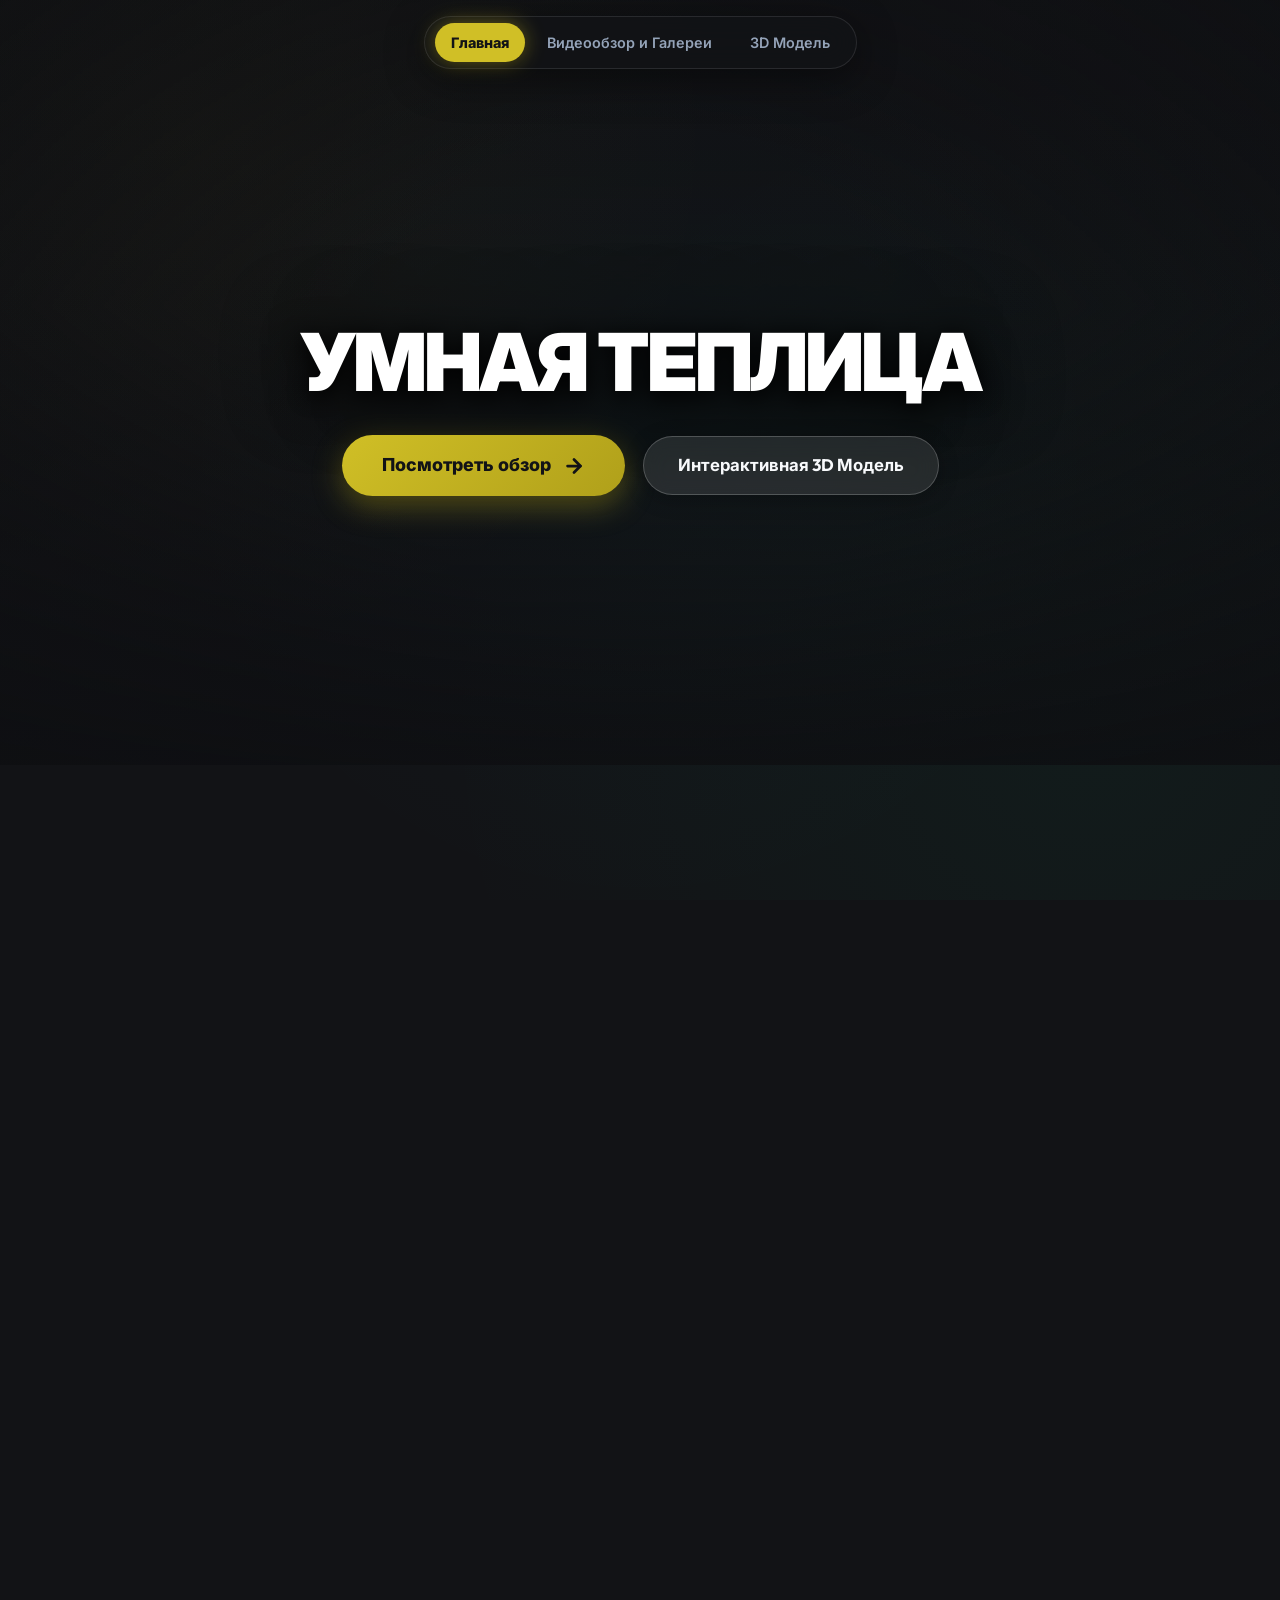
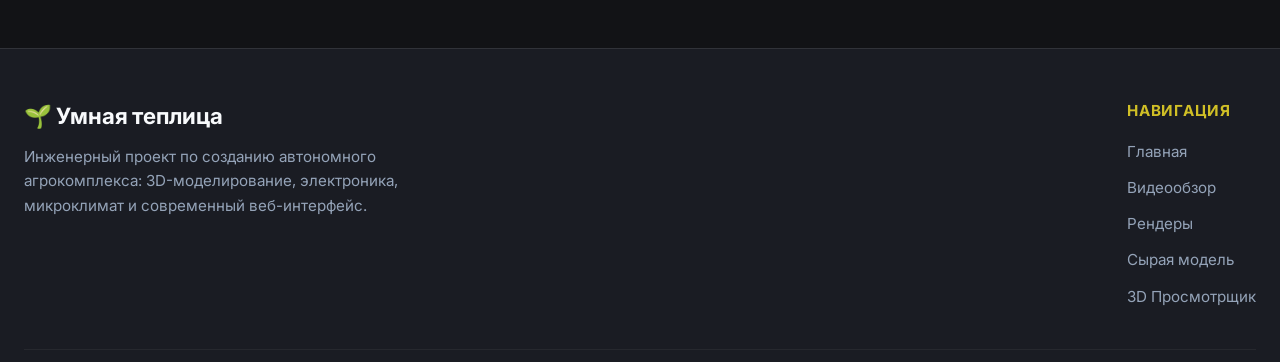
==== index.html @ 113e4ca7 "feat: initial commit - student project" ====
<!DOCTYPE html>
<html lang="ru">
<head>
  <meta charset="UTF-8" />
  <meta name="viewport" content="width=device-width, initial-scale=1.0" />
  <title>Умная теплица | Портфолио проект</title>
  <link rel="stylesheet" href="css/style.css" />
  <link rel="stylesheet" href="css/cards.css" />
</head>
<body>

  <!-- SITE HEADER / NAVBAR -->
  <header class="site-header">
    <div class="nav-container">
      <nav>
        <ul class="nav-links">
          <li><a href="index.html" class="nav-link active">Главная</a></li>
          <li><a href="review.html" class="nav-link">Видеообзор и Галереи</a></li>
          <li><a href="model.html" class="nav-link">3D Модель</a></li>
        </ul>
      </nav>
    </div>
  </header>

  <!-- HERO SECTION -->
  <main>
    <section class="hero-section">
      <div class="hero-bg" style="background-image: url('Рендер%20модели/Identical_reconstruction_first_i…_2K_202607182048.jpeg');"></div>
      <div class="hero-overlay"></div>

      <div class="hero-content">
        <h1 class="hero-title">УМНАЯ ТЕПЛИЦА</h1>

        <div class="hero-actions">
          <a href="review.html" class="hero-btn-main">
            <span>Посмотреть обзор</span>
            <svg class="arrow-icon" viewBox="0 0 24 24" fill="none" stroke-width="3" stroke-linecap="round" stroke-linejoin="round">
              <line x1="5" y1="12" x2="19" y2="12"></line>
              <polyline points="12 5 19 12 12 19"></polyline>
            </svg>
          </a>

          <a href="model.html" class="btn btn-glass">
            <span>Интерактивная 3D Модель</span>
          </a>
        </div>
      </div>
    </section>

    <!-- COMPACT & EXPANDING PHOTO CARDS SECTION -->
    <section class="cards-section section">
      <div class="container">
        <div class="section-header">
          <h2 class="section-title">Ключевые этапы и компоненты</h2>
        </div>

        <div class="cards-container">
          
          <!-- CARD 1 -->
          <div class="expand-card" data-href="model.html">
            <div class="expand-card-img-wrap">
              <img class="expand-card-img" src="Рендер%20модели/Identical_reconstruction_first_i…_2K_202607182048.jpeg" alt="3D Проектирование и конструкция" loading="lazy" decoding="async" />
              <div class="expand-card-overlay"></div>
            </div>

            <div class="expand-card-content">
              <div class="expand-card-left">
                <span class="expand-card-num">01 / МОДЕЛИРОВАНИЕ</span>
                <h3 class="expand-card-title">3D Проектирование и конструкция</h3>
                <p class="expand-card-desc">
                  Полное 3D-моделирование каркаса, полок гидропоники, вентиляционных люков и резервуара в SketchUp.
                </p>
                <div class="expand-card-tags">
                  <span class="expand-card-tag">SketchUp Pro</span>
                  <span class="expand-card-tag">3D САПР</span>
                  <span class="expand-card-tag">Оптимизация веса</span>
                </div>
              </div>
              <div class="expand-card-right">
                <a href="model.html" class="expand-btn">
                  <span>Открыть в 3D</span>
                  <span>→</span>
                </a>
              </div>
            </div>
          </div>

          <!-- CARD 2 -->
          <div class="expand-card" data-href="review.html#video">
            <div class="expand-card-img-wrap">
              <img class="expand-card-img" src="Рендер%20модели/New_camera_angle_new_perspective_202607182051.jpeg" alt="Автоматика & Климат-контроль" loading="lazy" decoding="async" />
              <div class="expand-card-overlay"></div>
            </div>

            <div class="expand-card-content">
              <div class="expand-card-left">
                <span class="expand-card-num">02 / АВТОМАТИКА</span>
                <h3 class="expand-card-title">Экосистема умных датчиков и климат-контроль</h3>
                <p class="expand-card-desc">
                  Мониторинг влажности почвы, температуры воздуха, освещенности и концентрации CO2 с обратной связью.
                </p>
                <div class="expand-card-tags">
                  <span class="expand-card-tag">DHT22 / BME280</span>
                  <span class="expand-card-tag">Влажность почвы</span>
                  <span class="expand-card-tag">ESP32 / MCU</span>
                </div>
              </div>
              <div class="expand-card-right">
                <a href="review.html#video" class="expand-btn">
                  <span>Смотреть видео</span>
                  <span>→</span>
                </a>
              </div>
            </div>
          </div>

          <!-- CARD 3 -->
          <div class="expand-card" data-href="review.html#gallery-renders">
            <div class="expand-card-img-wrap">
              <img class="expand-card-img" src="Рендер%20модели/Overhead_aerial_view_scene_202607181948.jpeg" alt="Капельный полив и фитоосвещение" loading="lazy" decoding="async" />
              <div class="expand-card-overlay"></div>
            </div>

            <div class="expand-card-content">
              <div class="expand-card-left">
                <span class="expand-card-num">03 / АГРОТЕХНОЛОГИИ</span>
                <h3 class="expand-card-title">Капельный полив и спектральный LED фитосвет</h3>
                <p class="expand-card-desc">
                  Энергоэффективные фитодиоды полного спектра (450nm + 660nm) и дозированная подача раствора по расписанию.
                </p>
                <div class="expand-card-tags">
                  <span class="expand-card-tag">Full Spectrum LED</span>
                  <span class="expand-card-tag">Капельное орошение</span>
                  <span class="expand-card-tag">Энергоэффективность</span>
                </div>
              </div>
              <div class="expand-card-right">
                <a href="review.html#gallery-renders" class="expand-btn">
                  <span>Смотреть рендеры</span>
                  <span>→</span>
                </a>
              </div>
            </div>
          </div>

          <!-- CARD 4 -->
          <div class="expand-card" data-href="review.html#gallery-raw">
            <div class="expand-card-img-wrap">
              <img class="expand-card-img" src="Рендер%20модели/Upscale_Base_2K_202607182050.jpeg" alt="Физический прототип и сборка" loading="lazy" decoding="async" />
              <div class="expand-card-overlay"></div>
            </div>

            <div class="expand-card-content">
              <div class="expand-card-left">
                <span class="expand-card-num">04 / ПРОТОТИПИРОВАНИЕ</span>
                <h3 class="expand-card-title">Физическая сборка и полевые испытания</h3>
                <p class="expand-card-desc">
                  От чертежей и лазерной резки макетов до готового рабочего прототипа с калибровкой реле и тестами.
                </p>
                <div class="expand-card-tags">
                  <span class="expand-card-tag">Физический макет</span>
                  <span class="expand-card-tag">Сборка прототипа</span>
                  <span class="expand-card-tag">Финальный тест</span>
                </div>
              </div>
              <div class="expand-card-right">
                <a href="review.html#gallery-raw" class="expand-btn">
                  <span>Смотреть чертежи</span>
                  <span>→</span>
                </a>
              </div>
            </div>
          </div>

        </div>
      </div>
    </section>
  </main>

  <!-- FOOTER -->
  <footer class="site-footer">
    <div class="container">
      <div class="footer-content">
        <div class="footer-brand">
          <h3>🌱 Умная теплица</h3>
          <p>Инженерный проект по созданию автономного агрокомплекса: 3D-моделирование, электроника, микроклимат и современный веб-интерфейс.</p>
        </div>
        <div class="footer-col">
          <h4>Навигация</h4>
          <ul>
            <li><a href="index.html">Главная</a></li>
            <li><a href="review.html">Видеообзор</a></li>
            <li><a href="review.html#gallery-renders">Рендеры</a></li>
            <li><a href="review.html#gallery-raw">Сырая модель</a></li>
            <li><a href="model.html">3D Просмотрщик</a></li>
          </ul>
        </div>
      </div>
      <div class="footer-bottom">
        <p>© 2026 Портфолио проект "Умная теплица". Все права защищены.</p>
      </div>
    </div>
  </footer>

  <script src="js/main.js"></script>
  <script src="js/cards.js"></script>
</body>
</html>
---- css/style.css ----
/* ===================================================
   SMART GREENHOUSE PORTFOLIO - MAIN STYLES
   =================================================== */

@import url('https://fonts.googleapis.com/css2?family=Inter:wght@300;400;500;600;700;800;900&family=Outfit:wght@400;600;700;800;900&family=JetBrains+Mono:wght@400;600&display=swap');

:root {
  --bg-primary: #121316;
  --bg-secondary: #1a1c23;
  --bg-card: rgba(30, 32, 40, 0.75);
  --bg-glass: rgba(255, 255, 255, 0.06);
  --bg-glass-heavy: rgba(20, 22, 28, 0.92);
  --bg-glass-nav: rgba(18, 19, 22, 0.88);
  
  --accent-gold: #d0bf26;
  --accent-gold-glow: rgba(208, 191, 38, 0.35);
  --accent-green: #10b981;
  --accent-green-glow: rgba(16, 185, 129, 0.3);
  --accent-cyan: #06b6d4;
  --accent-purple: #a855f7;
  
  --text-primary: #f8fafc;
  --text-secondary: #94a3b8;
  --text-muted: #64748b;
  
  --border-light: rgba(255, 255, 255, 0.1);
  --border-active: rgba(208, 191, 38, 0.4);
  --border-glass: rgba(255, 255, 255, 0.12);
  
  --radius-sm: 10px;
  --radius-md: 18px;
  --radius-lg: 28px;
  --radius-xl: 40px;
  --radius-full: 9999px;
  
  --shadow-sm: 0 4px 20px rgba(0, 0, 0, 0.25);
  --shadow-md: 0 10px 40px rgba(0, 0, 0, 0.45);
  --shadow-lg: 0 20px 60px rgba(0, 0, 0, 0.6);
  --shadow-gold: 0 0 35px rgba(208, 191, 38, 0.25);
  --shadow-glow: 0 0 45px rgba(16, 185, 129, 0.2);

  --font-main: 'Inter', system-ui, -apple-system, sans-serif;
  --font-heading: 'Outfit', 'Inter', sans-serif;
  --font-mono: 'JetBrains Mono', monospace;
  
  --transition-fast: 0.2s cubic-bezier(0.4, 0, 0.2, 1);
  --transition-normal: 0.35s cubic-bezier(0.4, 0, 0.2, 1);
  --transition-smooth: 0.5s cubic-bezier(0.16, 1, 0.3, 1);
}

*, *::before, *::after {
  box-sizing: border-box;
  margin: 0;
  padding: 0;
}

html {
  scroll-behavior: smooth;
  color-scheme: dark;
  font-size: 16px;
  -webkit-text-size-adjust: 100%;
}

body {
  font-family: var(--font-main);
  background-color: var(--bg-primary);
  color: var(--text-primary);
  line-height: 1.6;
  min-height: 100vh;
  overflow-x: hidden;
  position: relative;
  background-image: 
    radial-gradient(circle at 15% 15%, rgba(208, 191, 38, 0.04) 0%, transparent 40%),
    radial-gradient(circle at 85% 80%, rgba(16, 185, 129, 0.05) 0%, transparent 50%),
    radial-gradient(circle at 50% 50%, rgba(6, 182, 212, 0.03) 0%, transparent 60%);
  background-attachment: fixed;
  text-rendering: optimizeLegibility;
}

img {
  max-width: 100%;
  display: block;
}

/* Scrollbar */
::-webkit-scrollbar {
  width: 8px;
}
::-webkit-scrollbar-track {
  background: #121316;
}
::-webkit-scrollbar-thumb {
  background: #2e323e;
  border-radius: 4px;
  border: 2px solid #121316;
}
::-webkit-scrollbar-thumb:hover {
  background: var(--accent-gold);
}

/* ===================================================
   NAVIGATION BAR (CENTERED FLOATING CAPSULE)
   =================================================== */

.site-header {
  position: fixed;
  top: 0;
  left: 0;
  right: 0;
  z-index: 1000;
  padding: 16px 20px;
  display: flex;
  justify-content: center;
  align-items: center;
  pointer-events: none;
  transition: var(--transition-normal);
}

.nav-container {
  pointer-events: auto;
  display: flex;
  align-items: center;
  justify-content: center;
  width: auto;
  padding: 6px 10px;
  background: var(--bg-glass-nav);
  backdrop-filter: blur(16px);
  -webkit-backdrop-filter: blur(16px);
  border: 1px solid var(--border-light);
  border-radius: var(--radius-full);
  box-shadow: var(--shadow-md);
  transition: all var(--transition-normal);
  transform: translateZ(0);
  max-width: calc(100vw - 32px);
}

.nav-links {
  display: flex;
  align-items: center;
  gap: 6px;
  list-style: none;
}

.nav-link {
  position: relative;
  display: flex;
  align-items: center;
  justify-content: center;
  gap: 6px;
  padding: 8px 16px;
  border-radius: var(--radius-full);
  color: var(--text-secondary);
  text-decoration: none;
  font-size: 0.9rem;
  font-weight: 600;
  transition: all var(--transition-fast);
  white-space: nowrap;
  -webkit-tap-highlight-color: transparent;
}

.nav-link:hover {
  color: var(--text-primary);
  background: rgba(255, 255, 255, 0.08);
}

.nav-links .nav-link.active,
.nav-link.active {
  color: #121316 !important;
  background: var(--accent-gold) !important;
  box-shadow: 0 0 20px rgba(208, 191, 38, 0.45), 0 4px 12px rgba(0, 0, 0, 0.3) !important;
  font-weight: 800 !important;
}

.mobile-toggle {
  display: none !important;
}

/* ===================================================
   CONTAINER & LAYOUT
   =================================================== */

.container {
  width: 100%;
  max-width: 1360px;
  margin: 0 auto;
  padding: 0 24px;
}

.section {
  padding: 100px 0 70px;
  position: relative;
}

.section-header {
  text-align: center;
  max-width: 800px;
  margin: 0 auto 40px;
}

.section-tag {
  display: inline-flex;
  align-items: center;
  gap: 8px;
  padding: 6px 16px;
  background: rgba(208, 191, 38, 0.12);
  border: 1px solid rgba(208, 191, 38, 0.3);
  border-radius: var(--radius-full);
  color: var(--accent-gold);
  font-size: 0.85rem;
  font-weight: 700;
  text-transform: uppercase;
  letter-spacing: 0.08em;
  margin-bottom: 16px;
}

.section-title {
  font-family: var(--font-heading);
  font-size: clamp(2rem, 3.8vw, 3rem);
  font-weight: 800;
  letter-spacing: -0.03em;
  line-height: 1.15;
  margin-bottom: 16px;
  background: linear-gradient(180deg, #ffffff 0%, #cbd5e1 100%);
  -webkit-background-clip: text;
  -webkit-text-fill-color: transparent;
}

.section-desc {
  font-size: 1.1rem;
  color: var(--text-secondary);
  line-height: 1.65;
}

/* ===================================================
   BUTTONS
   =================================================== */

.btn {
  display: inline-flex;
  align-items: center;
  justify-content: center;
  gap: 12px;
  padding: 15px 34px;
  border-radius: var(--radius-full);
  font-size: 1.05rem;
  font-weight: 700;
  font-family: var(--font-heading);
  text-decoration: none;
  cursor: pointer;
  border: none;
  transition: all var(--transition-normal);
  position: relative;
  overflow: hidden;
  -webkit-tap-highlight-color: transparent;
  min-height: 48px;
}

.btn-primary {
  background: linear-gradient(135deg, #d0bf26, #b0a01a);
  color: #121316;
  box-shadow: 0 10px 30px var(--accent-gold-glow);
}

.btn-primary:hover {
  transform: translateY(-3px) scale(1.02);
  box-shadow: 0 15px 40px rgba(208, 191, 38, 0.55);
}

.btn-glass {
  background: rgba(255, 255, 255, 0.1);
  backdrop-filter: blur(12px);
  -webkit-backdrop-filter: blur(12px);
  color: var(--text-primary);
  border: 1px solid rgba(255, 255, 255, 0.2);
  box-shadow: var(--shadow-sm);
}

.btn-glass:hover {
  background: rgba(255, 255, 255, 0.18);
  border-color: var(--accent-gold);
  transform: translateY(-3px);
  box-shadow: var(--shadow-md);
}

.btn-icon {
  display: inline-flex;
  align-items: center;
  justify-content: center;
  background: none;
  transition: transform var(--transition-fast);
}

.btn:hover .btn-icon {
  transform: translateX(4px);
}

/* ===================================================
   FOOTER
   =================================================== */

.site-footer {
  background: var(--bg-secondary);
  border-top: 1px solid var(--border-light);
  padding: 50px 0 25px;
  margin-top: 60px;
}

.footer-content {
  display: grid;
  grid-template-columns: 1fr auto;
  gap: 40px;
  margin-bottom: 30px;
  align-items: start;
}

.footer-brand h3 {
  font-family: var(--font-heading);
  font-size: 1.4rem;
  margin-bottom: 10px;
  color: var(--text-primary);
}

.footer-brand p {
  color: var(--text-secondary);
  max-width: 420px;
  font-size: 0.95rem;
}

.footer-col h4 {
  font-size: 0.95rem;
  text-transform: uppercase;
  letter-spacing: 0.05em;
  color: var(--accent-gold);
  margin-bottom: 14px;
}

.footer-col ul {
  list-style: none;
}

.footer-col li {
  margin-bottom: 8px;
}

.footer-col a {
  color: var(--text-secondary);
  text-decoration: none;
  font-size: 0.95rem;
  transition: color var(--transition-fast);
  display: inline-block;
  padding: 2px 0;
}

.footer-col a:hover {
  color: var(--accent-gold);
}

.footer-bottom {
  text-align: center;
  padding-top: 24px;
  border-top: 1px solid rgba(255, 255, 255, 0.05);
  color: var(--text-muted);
  font-size: 0.88rem;
}

/* ===================================================
   RESPONSIVE & MOBILE
   =================================================== */

@media (max-width: 992px) {
  body {
    background-attachment: scroll;
  }
  
  .site-header {
    padding: 12px 14px;
  }

  .nav-container {
    padding: 5px 8px;
    background: rgba(18, 19, 22, 0.94);
  }

  .nav-link {
    padding: 7px 12px;
    font-size: 0.82rem;
  }

  .footer-content {
    grid-template-columns: 1fr;
    gap: 24px;
  }
}

@media (max-width: 640px) {
  .site-header {
    padding: 10px 10px;
  }
  
  .nav-container {
    padding: 4px 6px;
    max-width: calc(100vw - 20px);
  }

  .nav-links {
    gap: 3px;
  }

  .nav-link {
    padding: 6px 10px;
    font-size: 0.78rem;
    gap: 4px;
  }

  .container {
    padding: 0 16px;
  }
  .section {
    padding: 70px 0 40px;
  }
  .section-header {
    margin-bottom: 28px;
  }
}

@media (max-width: 360px) {
  .nav-link {
    padding: 5px 7px;
    font-size: 0.72rem;
  }
}
---- css/cards.css ----
/* ===================================================
   COMPACT & SMOOTH EXPANDING PHOTO CARDS (FRAME 1)
   =================================================== */

.hero-section {
  min-height: 85vh;
  display: flex;
  flex-direction: column;
  justify-content: center;
  align-items: center;
  position: relative;
  padding: 110px 0 60px;
  overflow: hidden;
  contain: layout style;
}

/* Bright & Vibrant Hero Background */
.hero-bg {
  position: absolute;
  inset: 0;
  background-size: cover;
  background-position: center 40%;
  filter: brightness(0.92) contrast(1.08) saturate(1.15);
  transform: scale(1.02);
  transition: transform 1.2s cubic-bezier(0.16, 1, 0.3, 1);
  z-index: 0;
  will-change: transform;
}

/* Subtle Transparent Overlay for High Contrast Legibility */
.hero-overlay {
  position: absolute;
  inset: 0;
  background: 
    linear-gradient(180deg, rgba(14, 15, 18, 0.35) 0%, rgba(14, 15, 18, 0.12) 40%, rgba(14, 15, 18, 0.8) 100%),
    radial-gradient(circle at 50% 50%, transparent 35%, rgba(14, 15, 18, 0.45) 100%);
  z-index: 1;
}

.hero-content {
  position: relative;
  z-index: 2;
  text-align: center;
  max-width: 920px;
  margin: 0 auto;
  display: flex;
  flex-direction: column;
  align-items: center;
  padding: 0 16px;
}

.hero-title {
  font-family: var(--font-heading);
  font-size: clamp(2.8rem, 6.5vw, 5rem);
  font-weight: 900;
  line-height: 1.08;
  letter-spacing: -0.04em;
  margin-bottom: 30px;
  color: #ffffff;
  text-shadow: 
    0 4px 20px rgba(0, 0, 0, 0.85),
    0 10px 40px rgba(0, 0, 0, 0.7),
    0 0 80px rgba(0, 0, 0, 0.5);
}

.hero-actions {
  display: flex;
  align-items: center;
  justify-content: center;
  gap: 18px;
  flex-wrap: wrap;
}

.hero-btn-main {
  padding: 16px 40px;
  font-size: 1.12rem;
  font-weight: 800;
  background: linear-gradient(135deg, #d0bf26, #b0a01a);
  color: #121316;
  border-radius: var(--radius-full);
  box-shadow: 0 10px 30px var(--accent-gold-glow), 0 4px 15px rgba(0, 0, 0, 0.4);
  display: inline-flex;
  align-items: center;
  gap: 12px;
  text-decoration: none;
  transition: all var(--transition-normal);
  -webkit-tap-highlight-color: transparent;
}

.hero-btn-main:hover {
  transform: translateY(-3px) scale(1.02);
  box-shadow: 0 16px 40px rgba(208, 191, 38, 0.65);
}

.hero-btn-main .arrow-icon {
  width: 22px;
  height: 22px;
  stroke: #121316;
  transition: transform var(--transition-fast);
}

.hero-btn-main:hover .arrow-icon {
  transform: translateX(5px);
}

/* ===================================================
   SMOOTH EXPANDING CARDS (ACCORDION REVEAL)
   =================================================== */

.cards-section {
  padding: 30px 0 90px;
  position: relative;
  content-visibility: auto;
  contain-intrinsic-size: 0 600px;
}

.cards-container {
  display: flex;
  flex-direction: column;
  gap: 16px;
  max-width: 1060px; /* Compact total width */
  margin: 0 auto;
}

/* Expandable Card */
.expand-card {
  position: relative;
  width: 100%;
  height: 125px; /* Compact initial height */
  border-radius: 32px;
  overflow: hidden;
  cursor: pointer;
  background: #181920;
  border: 1px solid rgba(255, 255, 255, 0.12);
  box-shadow: 0 6px 22px rgba(0, 0, 0, 0.4);
  transition: height 0.5s cubic-bezier(0.16, 1, 0.3, 1),
              border-color 0.35s ease,
              box-shadow 0.4s ease,
              transform 0.35s ease;
  user-select: none;
  -webkit-tap-highlight-color: transparent;
  transform: translateZ(0); /* Hardware Acceleration for 60fps */
}

/* Photo Background */
.expand-card-img-wrap {
  position: absolute;
  inset: 0;
  width: 100%;
  height: 100%;
  overflow: hidden;
}

.expand-card-img {
  width: 100%;
  height: 100%;
  object-fit: cover;
  object-position: center;
  transition: transform 0.7s cubic-bezier(0.16, 1, 0.3, 1), filter 0.45s ease;
  filter: brightness(0.78);
  transform: translateZ(0);
}

/* Gradient Overlay */
.expand-card-overlay {
  position: absolute;
  inset: 0;
  background: linear-gradient(180deg, rgba(12, 13, 16, 0.25) 0%, rgba(12, 13, 16, 0.55) 45%, rgba(12, 13, 16, 0.94) 100%);
  transition: background 0.4s ease;
}

/* Content Layout */
.expand-card-content {
  position: absolute;
  bottom: 0;
  left: 0;
  right: 0;
  padding: 22px 34px;
  display: flex;
  align-items: flex-end;
  justify-content: space-between;
  z-index: 2;
  transition: padding 0.4s ease;
}

.expand-card-left {
  max-width: 680px;
}

.expand-card-num {
  font-family: var(--font-mono);
  font-size: 0.78rem;
  font-weight: 800;
  color: var(--accent-gold);
  letter-spacing: 0.08em;
  text-transform: uppercase;
  margin-bottom: 4px;
  display: block;
}

.expand-card-title {
  font-family: var(--font-heading);
  font-size: clamp(1.15rem, 1.8vw, 1.45rem);
  font-weight: 800;
  color: #ffffff;
  margin-bottom: 6px;
  letter-spacing: -0.01em;
  text-shadow: 0 2px 10px rgba(0, 0, 0, 0.9);
}

/* Description Text - reveals smoothly on expansion */
.expand-card-desc {
  font-size: 0.95rem;
  color: #cbd5e1;
  line-height: 1.5;
  opacity: 0;
  max-height: 0;
  overflow: hidden;
  margin: 0;
  transform: translateY(8px);
  transition: opacity 0.4s ease, max-height 0.45s ease, transform 0.4s ease, margin 0.4s ease;
  text-shadow: 0 2px 8px rgba(0, 0, 0, 0.8);
}

.expand-card-tags {
  display: flex;
  gap: 8px;
  flex-wrap: wrap;
  margin-top: 6px;
}

.expand-card-tag {
  font-size: 0.75rem;
  font-weight: 600;
  padding: 3px 12px;
  background: rgba(0, 0, 0, 0.55);
  backdrop-filter: blur(8px);
  -webkit-backdrop-filter: blur(8px);
  border-radius: var(--radius-full);
  color: #cbd5e1;
  border: 1px solid rgba(255, 255, 255, 0.15);
}

/* Right Action Button */
.expand-card-right {
  display: flex;
  align-items: center;
  flex-shrink: 0;
  margin-left: 20px;
}

.expand-btn {
  display: inline-flex;
  align-items: center;
  gap: 8px;
  padding: 10px 22px;
  border-radius: var(--radius-full);
  background: rgba(208, 191, 38, 0.15);
  border: 1px solid rgba(208, 191, 38, 0.4);
  color: var(--accent-gold);
  font-size: 0.88rem;
  font-weight: 700;
  backdrop-filter: blur(8px);
  -webkit-backdrop-filter: blur(8px);
  text-decoration: none;
  transition: all 0.3s ease;
  -webkit-tap-highlight-color: transparent;
}

/* ===================================================
   OPENED / EXPANDED STATE (ON HOVER & ON ACTIVE)
   =================================================== */

.expand-card:hover,
.expand-card.active {
  height: 330px; /* Smooth open height */
  border-color: var(--accent-gold);
  box-shadow: 0 16px 45px rgba(0, 0, 0, 0.65), 0 0 28px rgba(208, 191, 38, 0.28);
}

.expand-card:hover .expand-card-img,
.expand-card.active .expand-card-img {
  transform: scale(1.025);
  filter: brightness(0.92);
}

.expand-card:hover .expand-card-overlay,
.expand-card.active .expand-card-overlay {
  background: linear-gradient(180deg, rgba(12, 13, 16, 0.15) 0%, rgba(12, 13, 16, 0.45) 40%, rgba(12, 13, 16, 0.95) 100%);
}

.expand-card:hover .expand-card-desc,
.expand-card.active .expand-card-desc {
  opacity: 1;
  max-height: 80px;
  margin-top: 8px;
  margin-bottom: 10px;
  transform: translateY(0);
}

.expand-card:hover .expand-btn,
.expand-card.active .expand-btn {
  background: var(--accent-gold);
  color: #121316;
  box-shadow: 0 0 22px var(--accent-gold-glow);
  transform: scale(1.05);
}

/* Responsive & Low-End Mobile Optimizations */
@media (max-width: 992px) {
  .cards-container {
    max-width: 95%;
  }
  .expand-card {
    height: 120px;
  }
  .expand-card:hover,
  .expand-card.active {
    height: 320px;
  }
  .expand-card-content {
    padding: 16px 24px;
  }
}

@media (max-width: 640px) {
  .hero-section {
    min-height: 75vh;
    padding: 90px 0 40px;
  }
  .hero-title {
    font-size: 2.5rem;
    margin-bottom: 24px;
  }
  .hero-actions {
    gap: 12px;
    width: 100%;
  }
  .hero-btn-main, .btn-glass {
    width: 100%;
    justify-content: center;
    padding: 14px 24px;
  }
  .expand-card {
    border-radius: 22px;
    height: 120px;
  }
  .expand-card:hover,
  .expand-card.active {
    height: 360px;
  }
  .expand-card-content {
    flex-direction: column;
    align-items: flex-start;
    gap: 10px;
    padding: 16px 20px;
  }
  .expand-card-right {
    margin-left: 0;
    width: 100%;
  }
  .expand-btn {
    width: 100%;
    justify-content: center;
  }
}
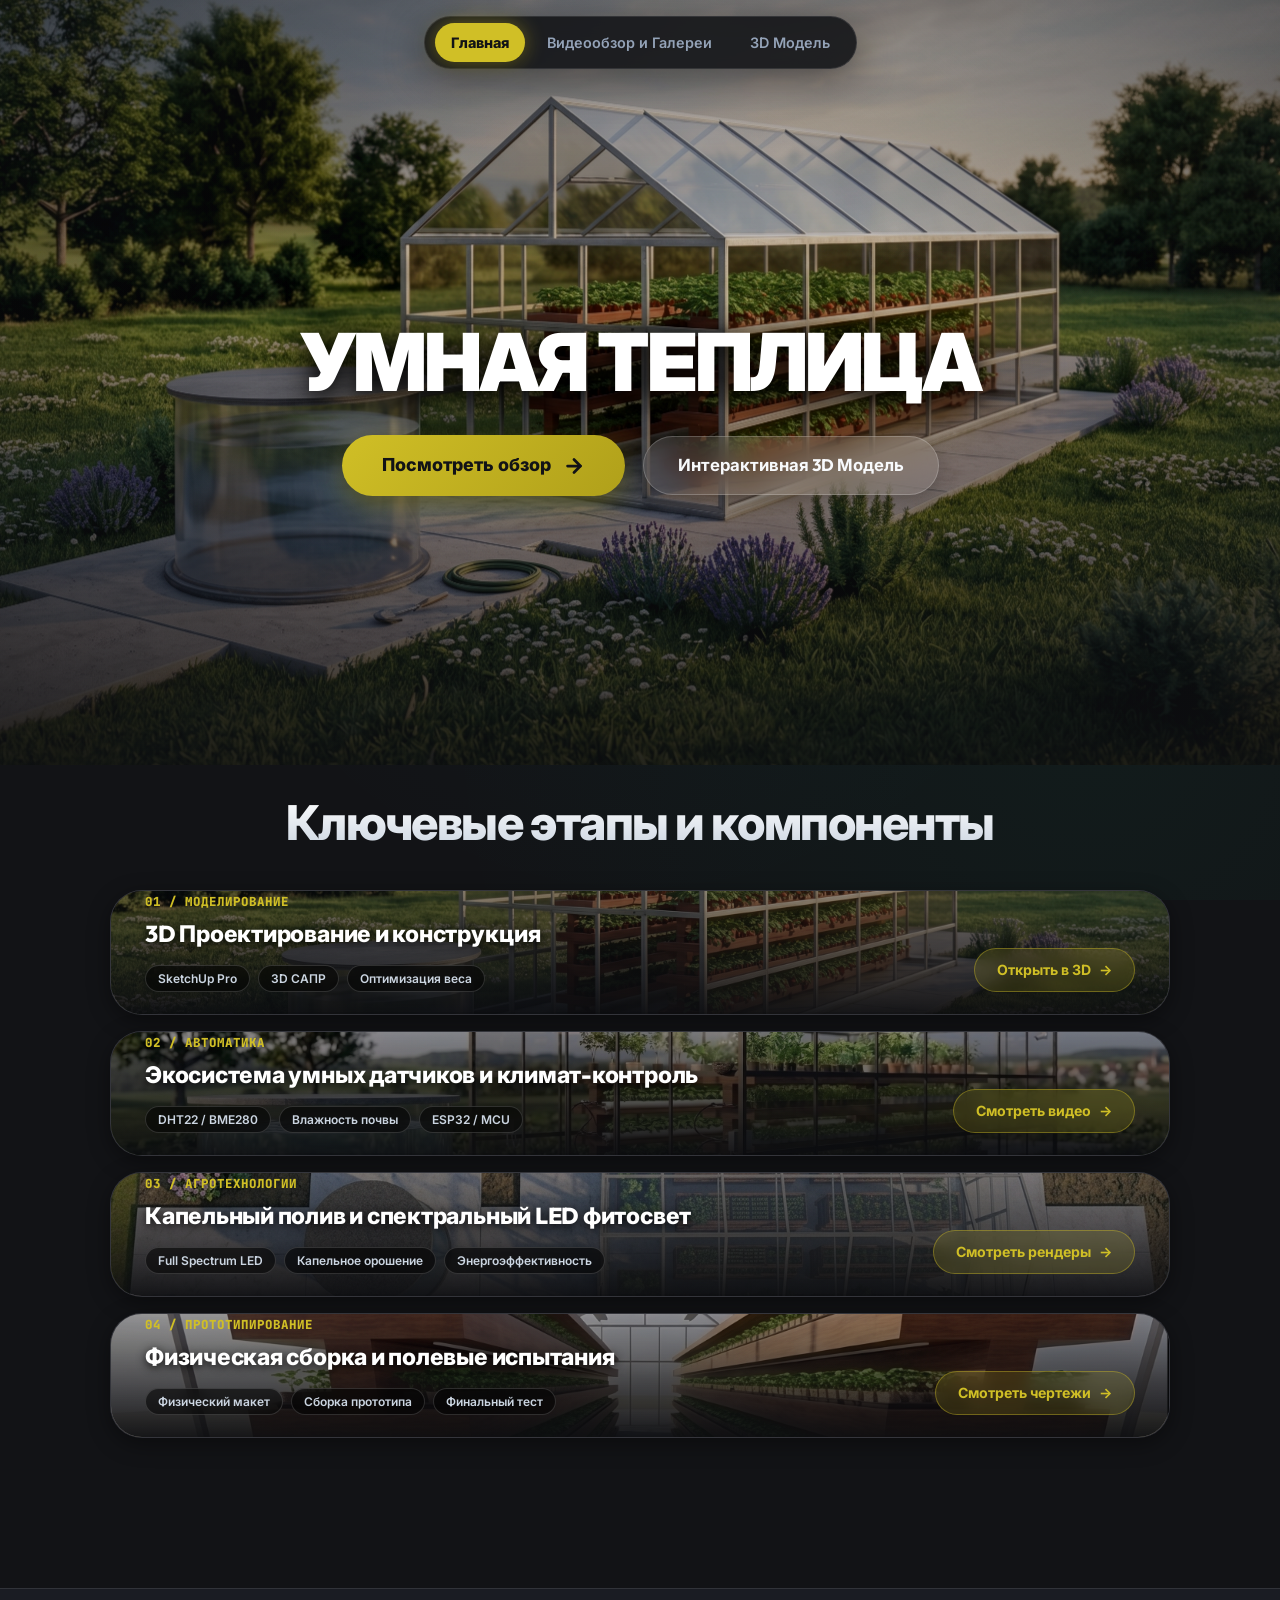
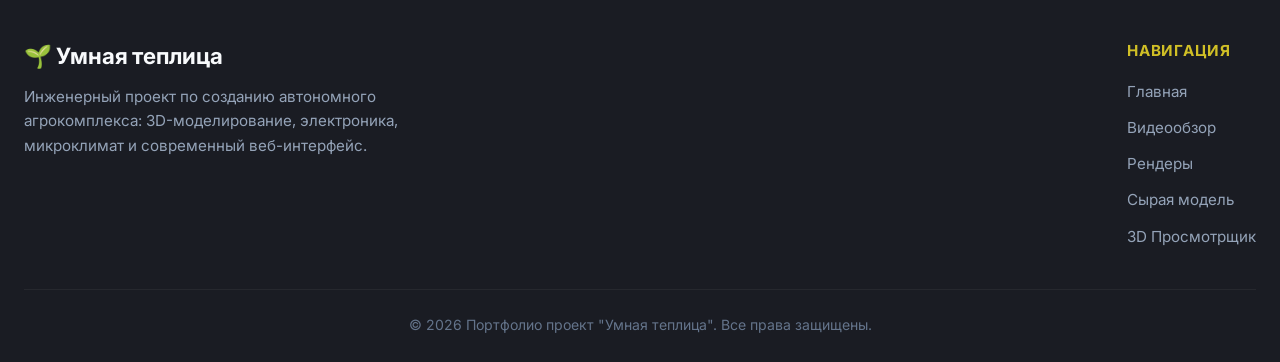
==== commit ea5a6c9a: "fix: resolve Linux case-sensitivity issues for GitHub Pages" ====
--- a/index.html
+++ b/index.html
@@ -25,7 +25,7 @@
   <!-- HERO SECTION -->
   <main>
     <section class="hero-section">
-      <div class="hero-bg" style="background-image: url('Рендер%20модели/Identical_reconstruction_first_i…_2K_202607182048.jpeg');"></div>
+      <div class="hero-bg" style="background-image: url('рендер модели/identical_reconstruction_first_i…_2k_202607182048.jpeg');"></div>
       <div class="hero-overlay"></div>
 
       <div class="hero-content">
@@ -59,7 +59,7 @@
           <!-- CARD 1 -->
           <div class="expand-card" data-href="model.html">
             <div class="expand-card-img-wrap">
-              <img class="expand-card-img" src="Рендер%20модели/Identical_reconstruction_first_i…_2K_202607182048.jpeg" alt="3D Проектирование и конструкция" loading="lazy" decoding="async" />
+              <img class="expand-card-img" src="рендер модели/identical_reconstruction_first_i…_2k_202607182048.jpeg" alt="3D Проектирование и конструкция" loading="lazy" decoding="async" />
               <div class="expand-card-overlay"></div>
             </div>
 
@@ -88,7 +88,7 @@
           <!-- CARD 2 -->
           <div class="expand-card" data-href="review.html#video">
             <div class="expand-card-img-wrap">
-              <img class="expand-card-img" src="Рендер%20модели/New_camera_angle_new_perspective_202607182051.jpeg" alt="Автоматика & Климат-контроль" loading="lazy" decoding="async" />
+              <img class="expand-card-img" src="рендер модели/new_camera_angle_new_perspective_202607182051.jpeg" alt="Автоматика & Климат-контроль" loading="lazy" decoding="async" />
               <div class="expand-card-overlay"></div>
             </div>
 
@@ -117,7 +117,7 @@
           <!-- CARD 3 -->
           <div class="expand-card" data-href="review.html#gallery-renders">
             <div class="expand-card-img-wrap">
-              <img class="expand-card-img" src="Рендер%20модели/Overhead_aerial_view_scene_202607181948.jpeg" alt="Капельный полив и фитоосвещение" loading="lazy" decoding="async" />
+              <img class="expand-card-img" src="рендер модели/overhead_aerial_view_scene_202607181948.jpeg" alt="Капельный полив и фитоосвещение" loading="lazy" decoding="async" />
               <div class="expand-card-overlay"></div>
             </div>
 
@@ -146,7 +146,7 @@
           <!-- CARD 4 -->
           <div class="expand-card" data-href="review.html#gallery-raw">
             <div class="expand-card-img-wrap">
-              <img class="expand-card-img" src="Рендер%20модели/Upscale_Base_2K_202607182050.jpeg" alt="Физический прототип и сборка" loading="lazy" decoding="async" />
+              <img class="expand-card-img" src="рендер модели/upscale_base_2k_202607182050.jpeg" alt="Физический прототип и сборка" loading="lazy" decoding="async" />
               <div class="expand-card-overlay"></div>
             </div>
 
